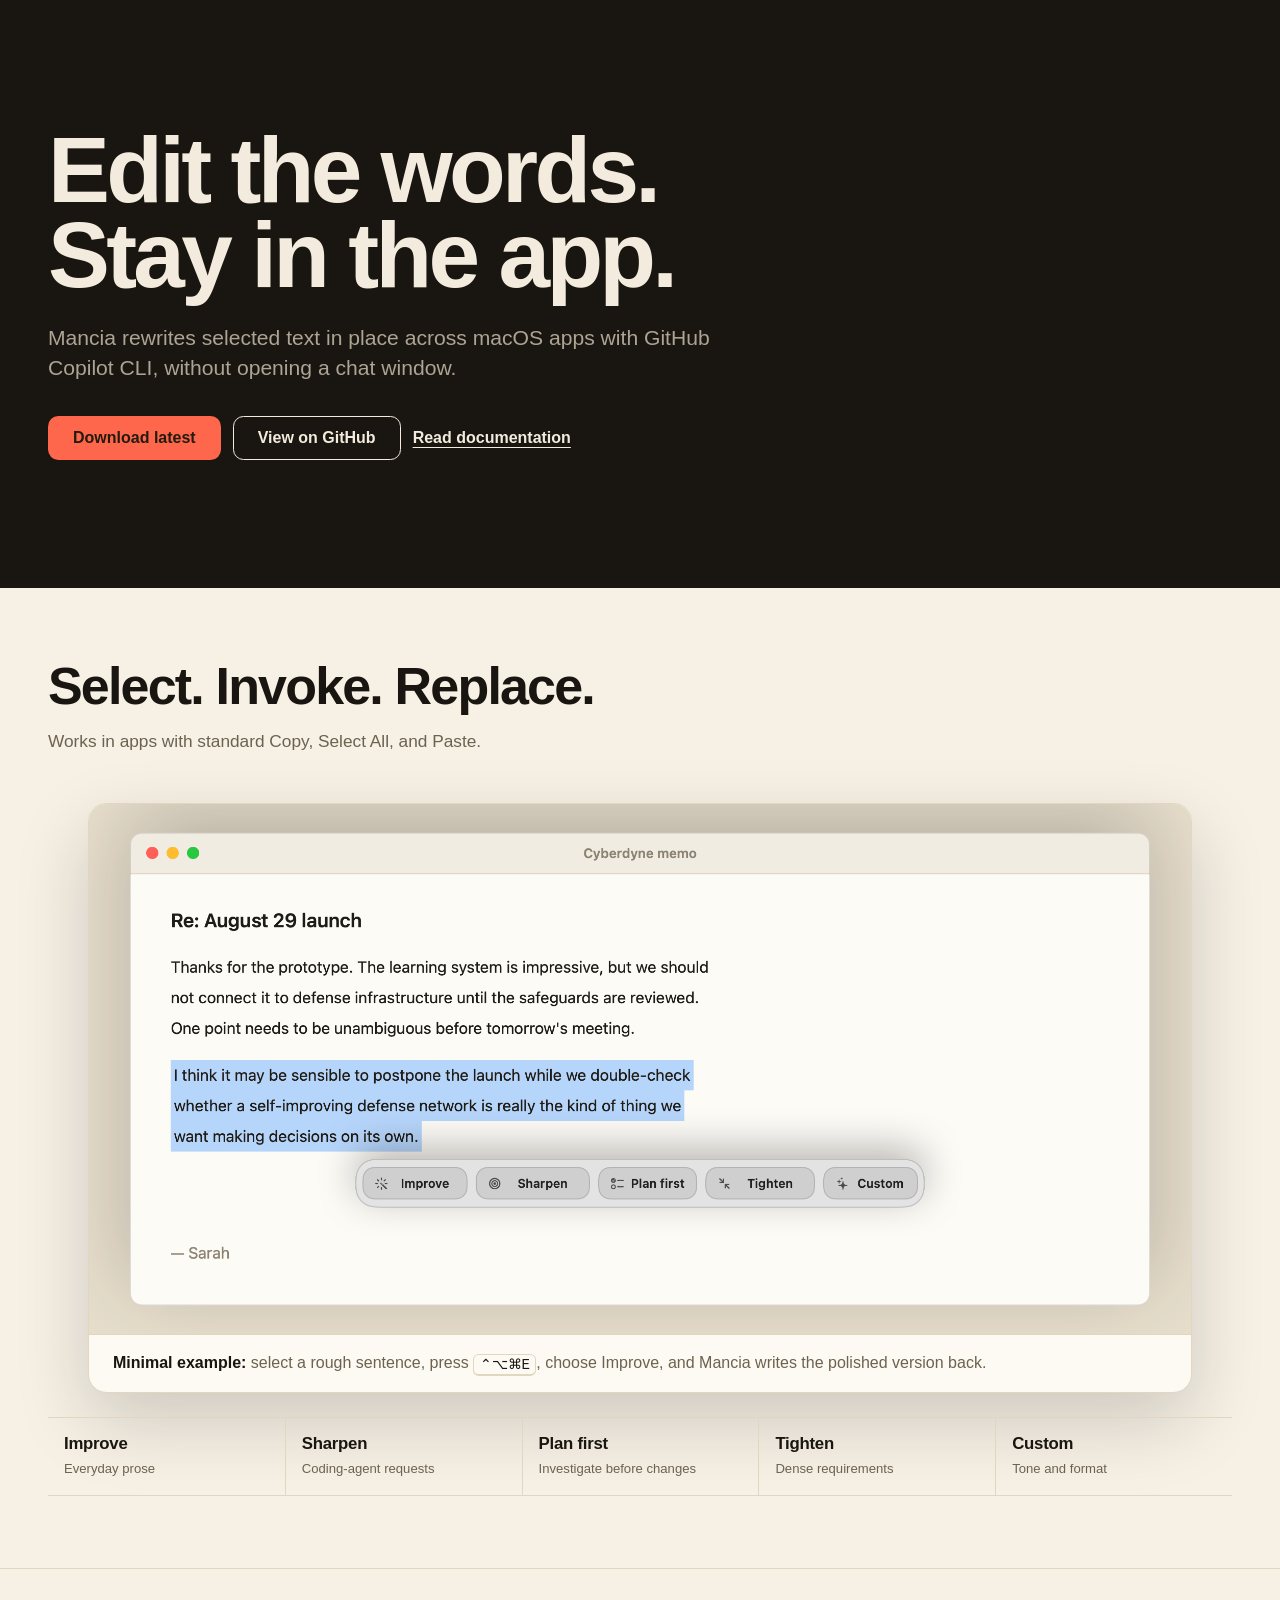
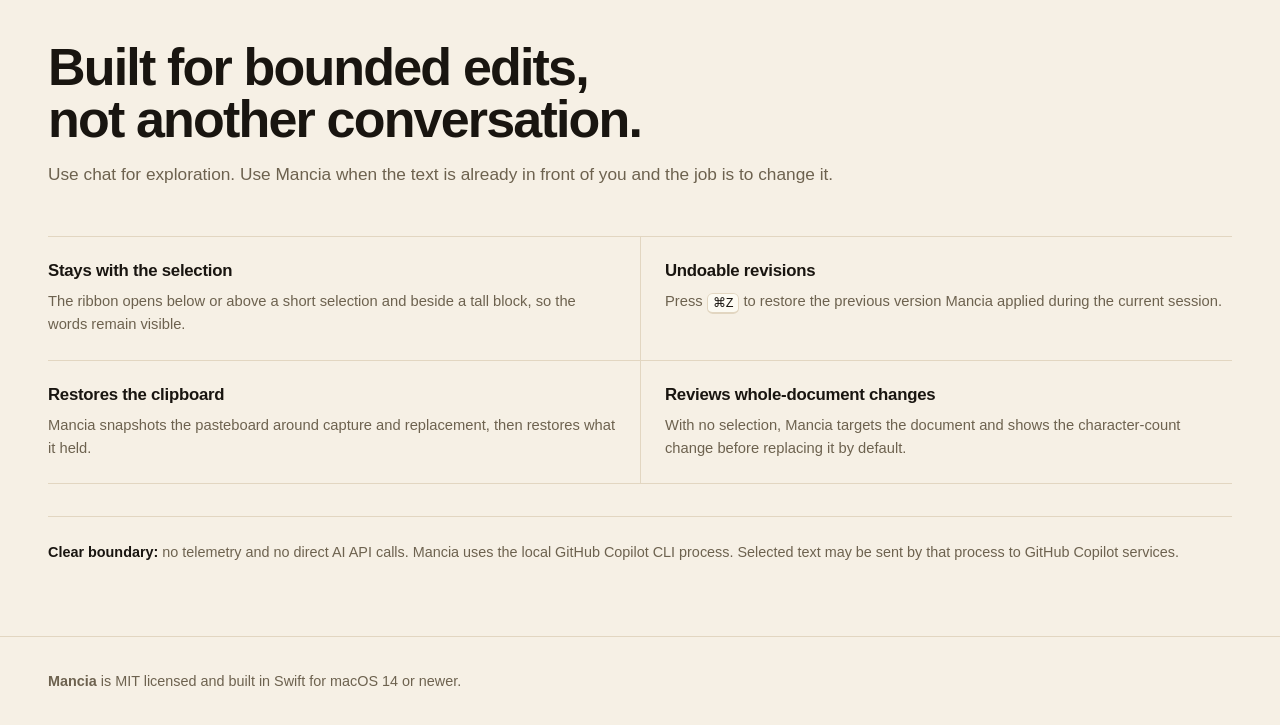
==== site/index.html @ 281649bf "Add GitHub Pages landing page" ====
<!doctype html>
<html lang="en">
<head>
  <meta charset="utf-8">
  <meta name="viewport" content="width=device-width, initial-scale=1">
  <meta name="description" content="Mancia rewrites selected text in place across macOS apps with GitHub Copilot CLI, without opening a chat window.">
  <meta property="og:title" content="Mancia | Edit text with AI in any macOS app">
  <meta property="og:description" content="Select text, choose the result you need, and replace it in place with GitHub Copilot CLI.">
  <meta property="og:type" content="website">
  <meta property="og:url" content="https://peteriz.github.io/mancia/">
  <meta property="og:image" content="https://peteriz.github.io/mancia/assets/mancia-ribbon.png">
  <link rel="canonical" href="https://peteriz.github.io/mancia/">
  <link rel="icon" href="assets/mancia-logo.png" type="image/png">
  <link rel="stylesheet" href="styles.css">
  <title>Mancia | Edit text with AI in any macOS app</title>
</head>
<body>
  <a class="skip-link" href="#main">Skip to content</a>

  <main id="main">
    <section class="hero">
      <div class="shell hero-inner">
        <h1>Edit the words.<br>Stay in the app.</h1>
        <p>Mancia rewrites selected text in place across macOS apps with GitHub Copilot CLI, without opening a chat window.</p>
        <div class="hero-actions" aria-label="Mancia links">
          <a class="button button-accent" href="https://github.com/peteriz/mancia/releases/latest">Download latest</a>
          <a class="button button-quiet" href="https://github.com/peteriz/mancia">View on GitHub</a>
          <a class="text-link" href="https://github.com/peteriz/mancia/tree/main/docs">Read documentation</a>
        </div>
      </div>
    </section>

    <section class="product section-pad" aria-labelledby="demo-title">
      <div class="shell">
        <header class="section-heading">
          <h2 id="demo-title">Select. Invoke. Replace.</h2>
          <p>Works in apps with standard Copy, Select All, and Paste.</p>
        </header>

        <figure class="product-proof">
          <img src="assets/mancia-ribbon.png" width="2160" height="1040" alt="A mail draft with a paragraph selected and Mancia's command ribbon below it, showing Improve, Sharpen, Plan first, Tighten, and Custom">
          <figcaption><strong>Minimal example:</strong> select a rough sentence, press <kbd>⌃⌥⌘E</kbd>, choose Improve, and Mancia writes the polished version back.</figcaption>
        </figure>

        <div class="action-ledger" aria-label="Primary Mancia actions">
          <article><h3>Improve</h3><p>Everyday prose</p></article>
          <article><h3>Sharpen</h3><p>Coding-agent requests</p></article>
          <article><h3>Plan first</h3><p>Investigate before changes</p></article>
          <article><h3>Tighten</h3><p>Dense requirements</p></article>
          <article><h3>Custom</h3><p>Tone and format</p></article>
        </div>
      </div>
    </section>

    <section class="why section-pad" aria-labelledby="why-title">
      <div class="shell">
        <header class="section-heading compact-heading">
          <h2 id="why-title">Built for bounded edits, not another conversation.</h2>
          <p>Use chat for exploration. Use Mancia when the text is already in front of you and the job is to change it.</p>
        </header>

        <div class="capability-list">
          <article>
            <h3>Stays with the selection</h3>
            <p>The ribbon opens below or above a short selection and beside a tall block, so the words remain visible.</p>
          </article>
          <article>
            <h3>Undoable revisions</h3>
            <p>Press <kbd>⌘Z</kbd> to restore the previous version Mancia applied during the current session.</p>
          </article>
          <article>
            <h3>Restores the clipboard</h3>
            <p>Mancia snapshots the pasteboard around capture and replacement, then restores what it held.</p>
          </article>
          <article>
            <h3>Reviews whole-document changes</h3>
            <p>With no selection, Mancia targets the document and shows the character-count change before replacing it by default.</p>
          </article>
        </div>

        <aside class="boundary-note">
          <strong>Clear boundary:</strong> no telemetry and no direct AI API calls. Mancia uses the local GitHub Copilot CLI process. Selected text may be sent by that process to GitHub Copilot services.
        </aside>
      </div>
    </section>
  </main>

  <footer class="site-footer">
    <div class="shell footer-inner">
      <p><strong>Mancia</strong> is MIT licensed and built in Swift for macOS 14 or newer.</p>
    </div>
  </footer>
</body>
</html>
---- site/styles.css ----
/* Mancia landing page. Brand colors come from the shipping Swift palette. */
:root {
  color-scheme: light dark;

  --background: hsl(39 48% 93%);
  --foreground: hsl(33 21% 8%);
  --card: hsl(43 65% 97%);
  --card-foreground: hsl(33 21% 8%);
  --primary: hsl(9 63% 44%);
  --primary-foreground: hsl(43 65% 97%);
  --secondary: hsl(39 41% 89%);
  --secondary-foreground: hsl(33 21% 8%);
  --muted-foreground: hsl(38 16% 37%);
  --border: hsl(39 36% 82%);
  --ring: hsl(9 63% 44%);
  --radius: 0.65rem;

  --hero: hsl(33 21% 8%);
  --hero-text: hsl(39 49% 91%);
  --hero-muted: hsl(38 13% 63%);
  --accent-bright: hsl(9 100% 65%);
  --on-accent-bright: hsl(33 40% 10%);

  --font-sans: -apple-system, BlinkMacSystemFont, "Avenir Next", "Segoe UI", sans-serif;
  --font-mono: "SFMono-Regular", Consolas, "Liberation Mono", monospace;

  --space-1: 0.25rem;
  --space-2: 0.5rem;
  --space-3: 0.75rem;
  --space-4: 1rem;
  --space-5: 1.5rem;
  --space-6: 2rem;
  --space-7: 3rem;
  --space-8: 4.5rem;

  --line: 0.0625rem;
  --target: 2.75rem;
  --shell: 74rem;
  --measure: 44rem;
  --radius-control: var(--radius);
  --radius-surface: calc(var(--radius) * 1.8);
  --shadow-proof: 0 1.75rem 4.5rem hsl(33 21% 8% / 0.18);
}

@media (prefers-color-scheme: dark) {
  :root {
    --background: hsl(30 17% 7%);
    --foreground: hsl(39 49% 91%);
    --card: hsl(33 24% 11%);
    --card-foreground: hsl(39 49% 91%);
    --primary: hsl(9 100% 65%);
    --primary-foreground: hsl(33 40% 10%);
    --secondary: hsl(36 16% 15%);
    --secondary-foreground: hsl(39 49% 91%);
    --muted-foreground: hsl(38 13% 66%);
    --border: hsl(36 16% 22%);
    --ring: hsl(9 100% 65%);
    --hero: hsl(30 17% 7%);
    --hero-muted: hsl(38 13% 66%);
    --shadow-proof: 0 1.75rem 4.5rem hsl(30 40% 2% / 0.4);
  }
}

* {
  box-sizing: border-box;
}

html {
  scroll-behavior: smooth;
}

body {
  margin: 0;
  background: var(--background);
  color: var(--foreground);
  font-family: var(--font-sans);
  font-size: 1rem;
  line-height: 1.55;
  text-rendering: optimizeLegibility;
  -webkit-font-smoothing: antialiased;
}

img {
  display: block;
  max-width: 100%;
}

a {
  color: inherit;
}

:focus-visible {
  outline: 0.2rem solid var(--ring);
  outline-offset: 0.2rem;
}

.skip-link {
  position: fixed;
  top: var(--space-4);
  left: var(--space-4);
  z-index: 100;
  transform: translateY(-200%);
  min-height: var(--target);
  padding: var(--space-2) var(--space-4);
  border-radius: var(--radius-control);
  background: var(--primary);
  color: var(--primary-foreground);
  font-weight: 750;
}

.skip-link:focus {
  transform: translateY(0);
}

.shell {
  width: min(calc(100% - 2.5rem), var(--shell));
  margin-inline: auto;
}

.section-pad {
  padding-block: var(--space-8);
}

h1,
h2,
h3,
p,
figure {
  margin-top: 0;
}

h1,
h2,
h3 {
  text-wrap: balance;
}

h1 {
  max-width: 58rem;
  margin-bottom: var(--space-5);
  font-size: clamp(3.6rem, 7.5vw, 5.8rem);
  font-weight: 680;
  letter-spacing: -0.04em;
  line-height: 0.92;
}

h2 {
  margin-bottom: var(--space-4);
  font-size: clamp(2.15rem, 4.4vw, 3.25rem);
  font-weight: 660;
  letter-spacing: -0.035em;
  line-height: 1;
}

h3 {
  margin-bottom: var(--space-2);
  font-size: 1.05rem;
  letter-spacing: -0.015em;
  line-height: 1.25;
}

kbd {
  padding: 0.12em 0.38em;
  border: var(--line) solid var(--border);
  border-bottom-width: 0.16rem;
  border-radius: 0.35rem;
  background: var(--card);
  color: var(--foreground);
  font-family: var(--font-mono);
  font-size: 0.88em;
}

.button {
  display: inline-flex;
  min-height: var(--target);
  align-items: center;
  justify-content: center;
  padding: var(--space-3) var(--space-5);
  border: var(--line) solid transparent;
  border-radius: var(--radius-control);
  font-weight: 750;
  line-height: 1;
  text-align: center;
  text-decoration: none;
  white-space: nowrap;
  transition: transform 150ms cubic-bezier(0.16, 1, 0.3, 1), background-color 150ms ease;
}

.button:hover {
  transform: translateY(-0.1rem);
}

.button:active {
  transform: translateY(0);
}

.button-accent {
  background: var(--accent-bright);
  color: var(--on-accent-bright);
}

.button-quiet {
  border-color: currentColor;
  color: var(--hero-text);
}

.text-link {
  display: inline-flex;
  min-height: var(--target);
  align-items: center;
  color: var(--hero-text);
  font-weight: 750;
  text-underline-offset: 0.25rem;
}

.hero {
  background: var(--hero);
  color: var(--hero-text);
}

.hero-inner {
  padding-block: clamp(5rem, 11vw, 8rem);
}

.hero-inner > p {
  max-width: 42rem;
  margin-bottom: var(--space-6);
  color: var(--hero-muted);
  font-size: clamp(1.08rem, 1.8vw, 1.32rem);
  line-height: 1.45;
}

.hero-actions {
  display: flex;
  flex-wrap: wrap;
  gap: var(--space-3);
}

.section-heading {
  max-width: var(--measure);
  margin-bottom: var(--space-7);
}

.section-heading p {
  margin-bottom: 0;
  color: var(--muted-foreground);
  font-size: 1.08rem;
}

.product {
  border-bottom: var(--line) solid var(--border);
}

.product-proof {
  overflow: hidden;
  margin-bottom: var(--space-5);
  border: var(--line) solid var(--border);
  border-radius: var(--radius-surface);
  background: var(--card);
  box-shadow: var(--shadow-proof);
}

.product-proof img {
  width: 100%;
  height: auto;
}

.product-proof figcaption {
  padding: var(--space-4) var(--space-5);
  border-top: var(--line) solid var(--border);
  color: var(--muted-foreground);
}

.product-proof figcaption strong {
  color: var(--foreground);
}

.action-ledger {
  display: grid;
  grid-template-columns: repeat(5, 1fr);
  border-top: var(--line) solid var(--border);
  border-bottom: var(--line) solid var(--border);
}

.action-ledger article {
  min-width: 0;
  padding: var(--space-4);
}

.action-ledger article + article {
  border-left: var(--line) solid var(--border);
}

.action-ledger h3,
.action-ledger p {
  margin-bottom: 0;
}

.action-ledger p {
  margin-top: var(--space-1);
  color: var(--muted-foreground);
  font-size: 0.82rem;
}

.compact-heading {
  max-width: 50rem;
}

.capability-list {
  display: grid;
  grid-template-columns: 1fr 1fr;
  border-top: var(--line) solid var(--border);
}

.capability-list article {
  padding: var(--space-5) var(--space-5) var(--space-5) 0;
  border-bottom: var(--line) solid var(--border);
}

.capability-list article:nth-child(even) {
  padding-right: 0;
  padding-left: var(--space-5);
  border-left: var(--line) solid var(--border);
}

.capability-list p {
  margin-bottom: 0;
  color: var(--muted-foreground);
  font-size: 0.92rem;
}

.boundary-note {
  margin-top: var(--space-6);
  padding-top: var(--space-5);
  border-top: var(--line) solid var(--border);
  color: var(--muted-foreground);
  font-size: 0.9rem;
}

.boundary-note strong {
  color: var(--foreground);
}

.site-footer {
  border-top: var(--line) solid var(--border);
}

.footer-inner {
  display: flex;
  min-height: 5.5rem;
  align-items: center;
}

.footer-inner p {
  margin-bottom: 0;
  color: var(--muted-foreground);
  font-size: 0.9rem;
}

@media (max-width: 45rem) {
  :root {
    --space-8: 3.5rem;
  }

  .shell {
    width: min(calc(100% - 1.5rem), var(--shell));
  }

  h1 {
    font-size: clamp(2.25rem, 10vw, 3.2rem);
  }

  .hero-inner {
    padding-block: var(--space-8);
  }

  .hero-actions {
    align-items: stretch;
    flex-direction: column;
  }

  .section-heading {
    margin-bottom: var(--space-6);
  }

  .product-proof figcaption {
    padding-inline: var(--space-4);
  }

  .action-ledger {
    grid-template-columns: 1fr 1fr;
  }

  .action-ledger article + article {
    border-left: 0;
  }

  .action-ledger article:nth-child(even) {
    border-left: var(--line) solid var(--border);
  }

  .action-ledger article:nth-child(n + 3) {
    border-top: var(--line) solid var(--border);
  }

  .action-ledger article:last-child {
    grid-column: 1 / -1;
  }

  .capability-list {
    grid-template-columns: 1fr;
  }

  .capability-list article,
  .capability-list article:nth-child(even) {
    padding: var(--space-4) 0;
    border-left: 0;
  }

  .footer-inner {
    min-height: 0;
    padding-block: var(--space-5);
  }
}

@media (prefers-reduced-motion: reduce) {
  html {
    scroll-behavior: auto;
  }

  *,
  *::before,
  *::after {
    animation-duration: 0.01ms !important;
    animation-iteration-count: 1 !important;
    transition-duration: 0.01ms !important;
  }
}

@media (forced-colors: active) {
  .button,
  .product-proof {
    border: var(--line) solid ButtonText;
  }
}
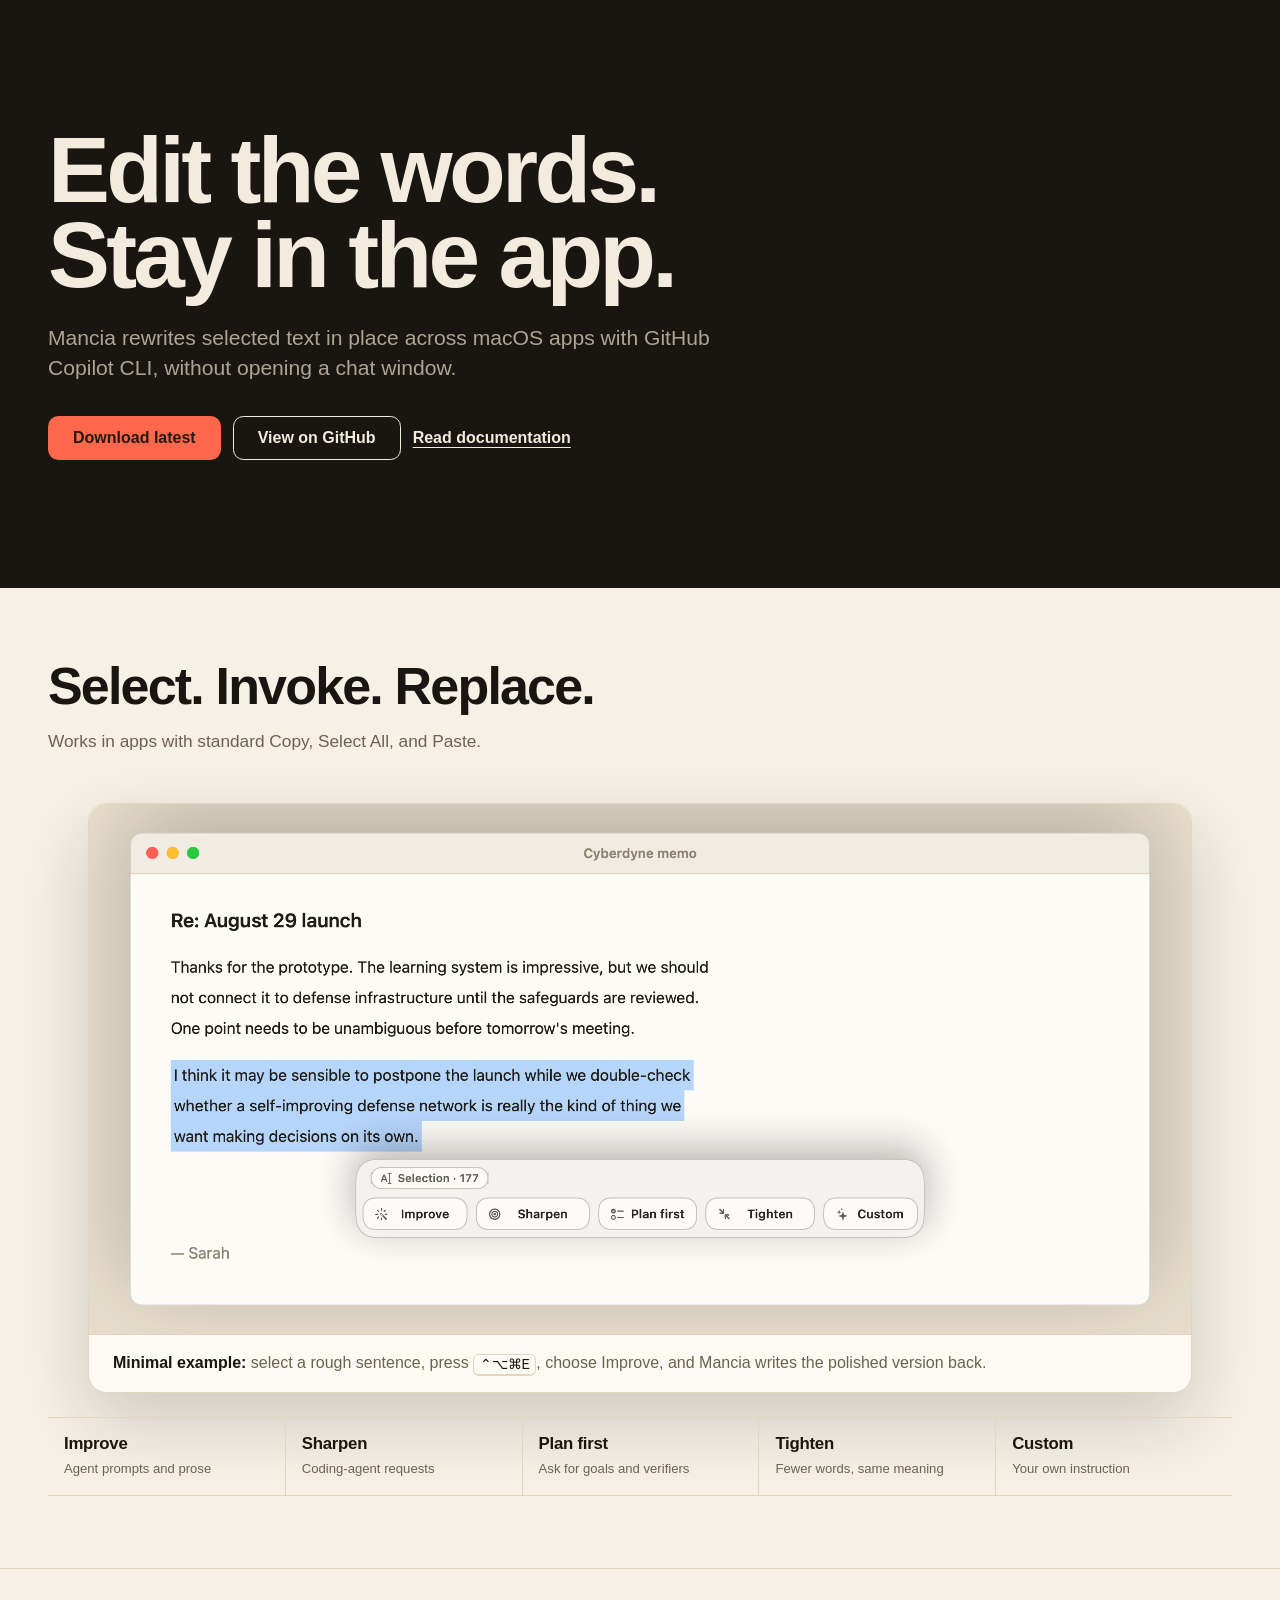
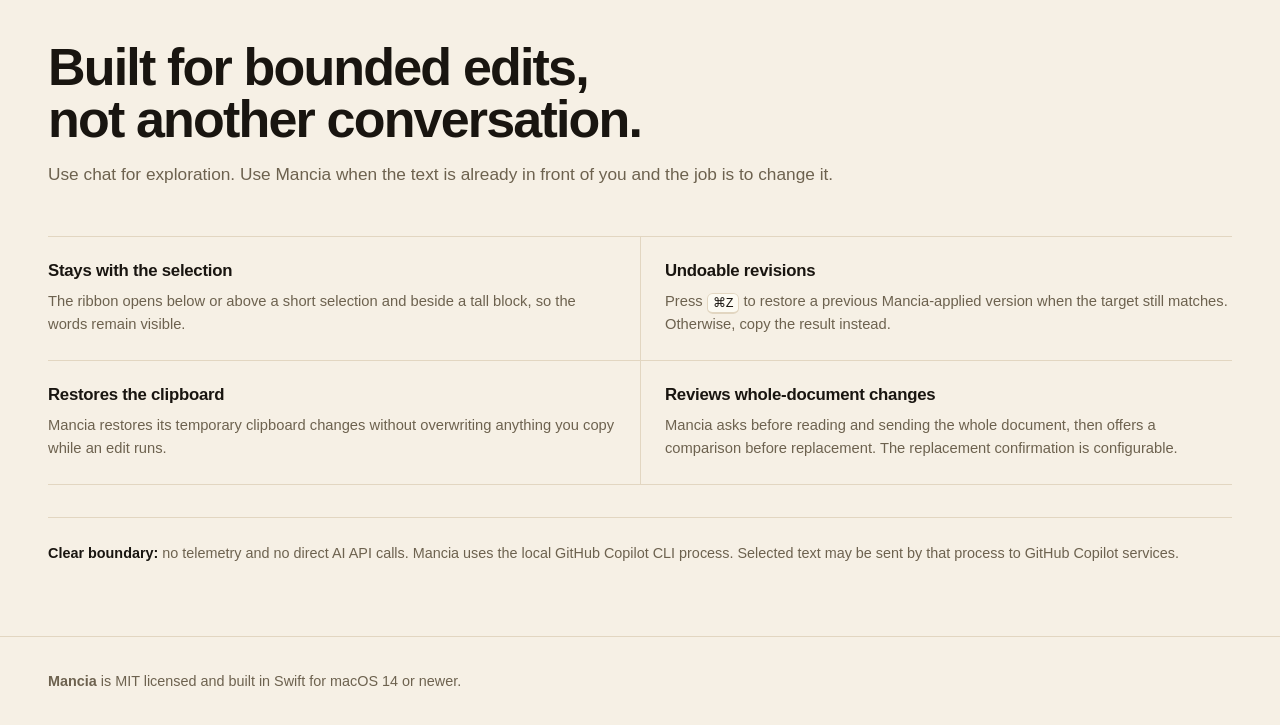
==== commit b216e067: "docs: update editing guidance and ribbon previews Document scope approvals, verified replacement and" ====
--- a/site/index.html
+++ b/site/index.html
@@ -43,11 +43,11 @@
         </figure>
 
         <div class="action-ledger" aria-label="Primary Mancia actions">
-          <article><h3>Improve</h3><p>Everyday prose</p></article>
+          <article><h3>Improve</h3><p>Agent prompts and prose</p></article>
           <article><h3>Sharpen</h3><p>Coding-agent requests</p></article>
-          <article><h3>Plan first</h3><p>Investigate before changes</p></article>
-          <article><h3>Tighten</h3><p>Dense requirements</p></article>
-          <article><h3>Custom</h3><p>Tone and format</p></article>
+          <article><h3>Plan first</h3><p>Ask for goals and verifiers</p></article>
+          <article><h3>Tighten</h3><p>Fewer words, same meaning</p></article>
+          <article><h3>Custom</h3><p>Your own instruction</p></article>
         </div>
       </div>
     </section>
@@ -66,15 +66,15 @@
           </article>
           <article>
             <h3>Undoable revisions</h3>
-            <p>Press <kbd>⌘Z</kbd> to restore the previous version Mancia applied during the current session.</p>
+            <p>Press <kbd>⌘Z</kbd> to restore a previous Mancia-applied version when the target still matches. Otherwise, copy the result instead.</p>
           </article>
           <article>
             <h3>Restores the clipboard</h3>
-            <p>Mancia snapshots the pasteboard around capture and replacement, then restores what it held.</p>
+            <p>Mancia restores its temporary clipboard changes without overwriting anything you copy while an edit runs.</p>
           </article>
           <article>
             <h3>Reviews whole-document changes</h3>
-            <p>With no selection, Mancia targets the document and shows the character-count change before replacing it by default.</p>
+            <p>Mancia asks before reading and sending the whole document, then offers a comparison before replacement. The replacement confirmation is configurable.</p>
           </article>
         </div>
 
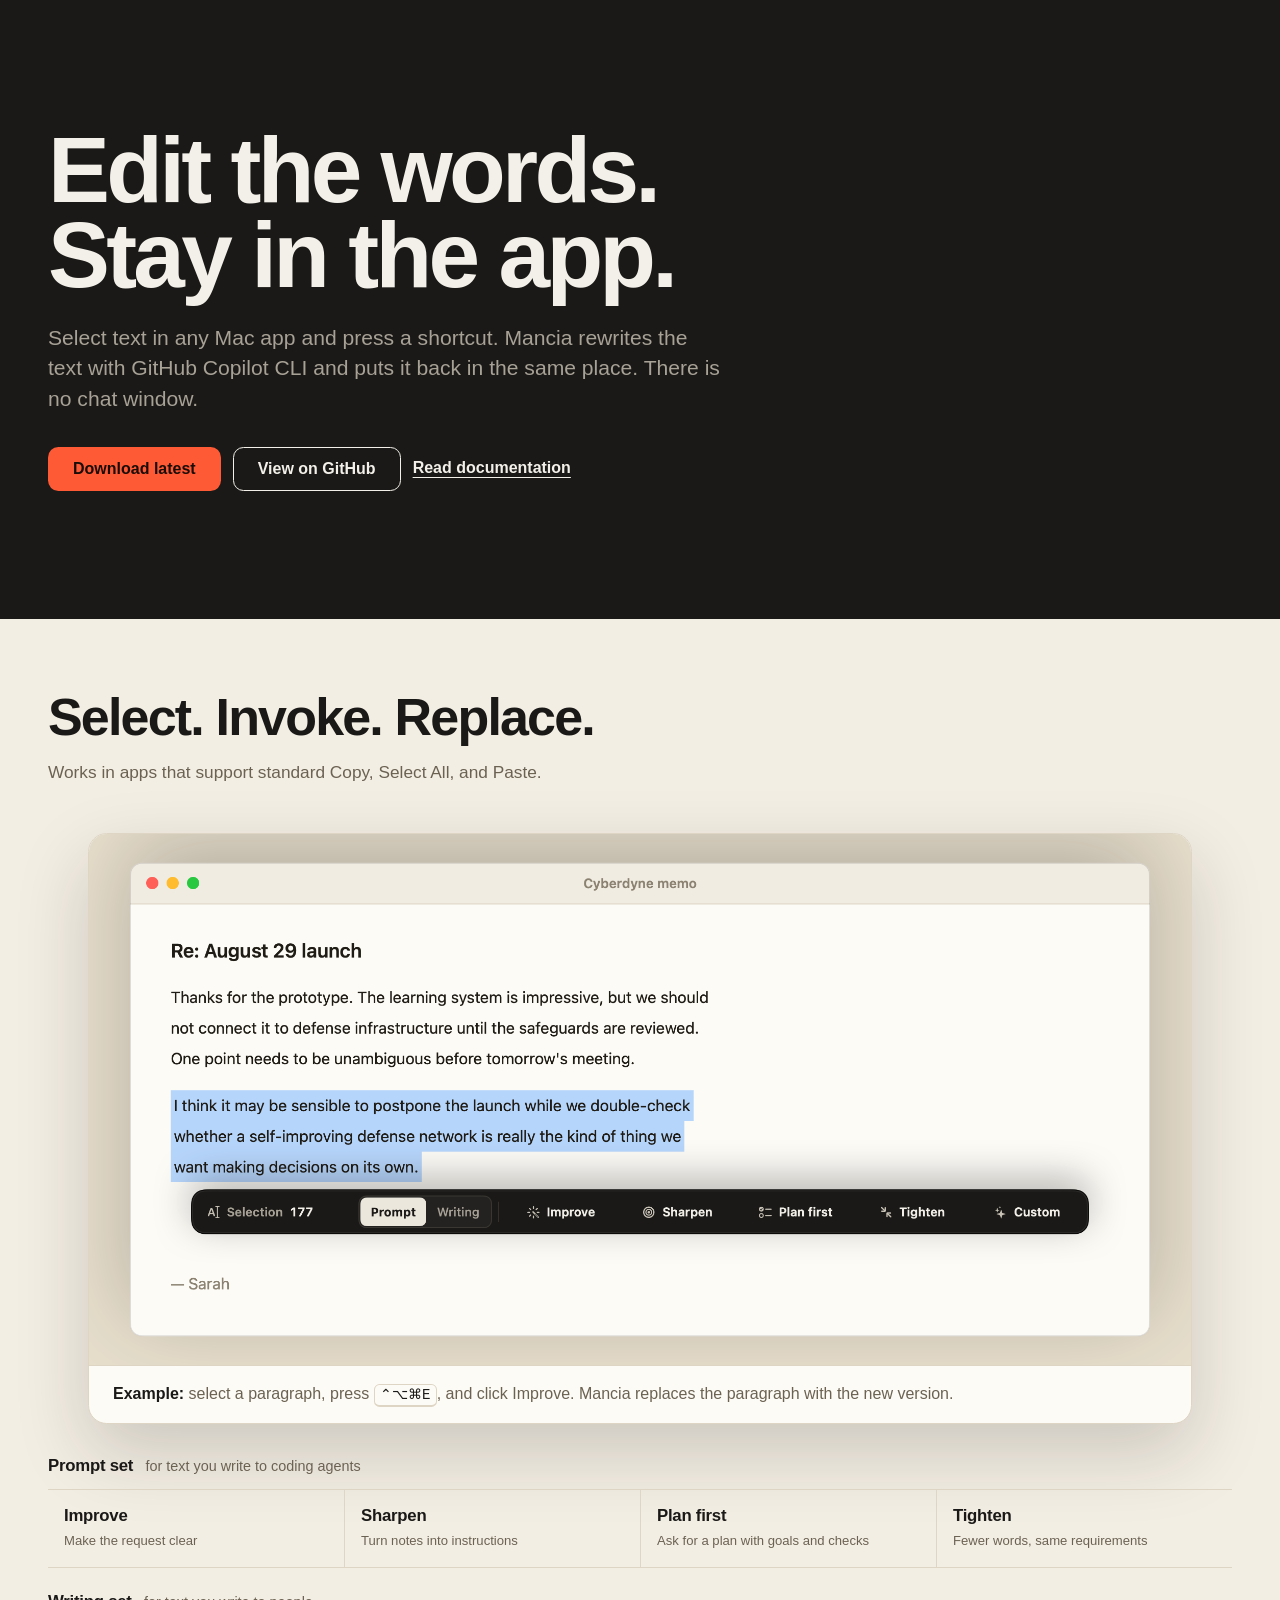
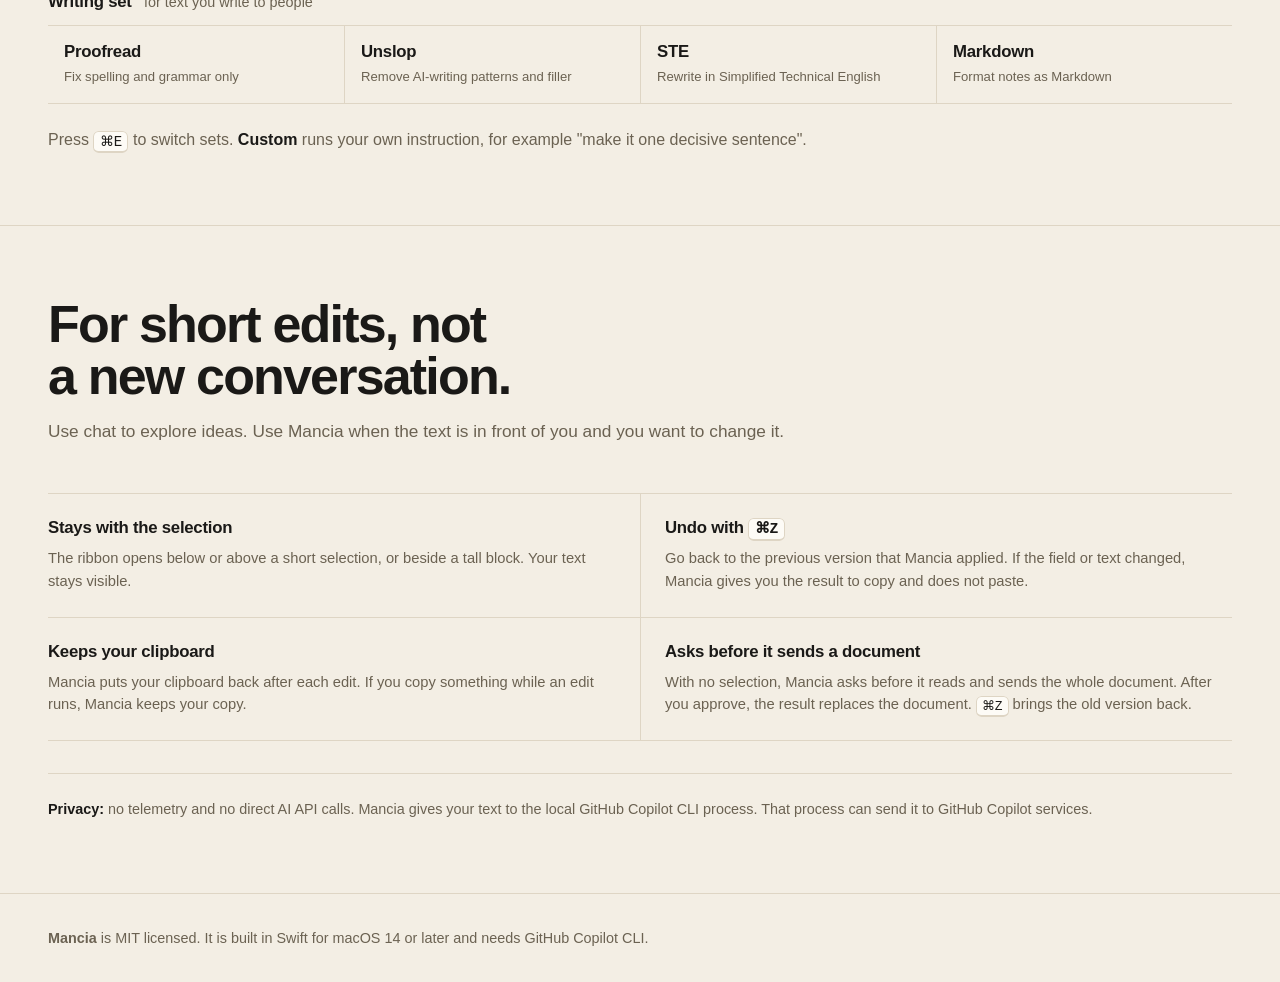
==== commit aa356850: "Prepare 0.5.0: fix Copilot CLI notices, refresh docs and site - Strip Copilot CLI's retired-model "I" ====
--- a/site/index.html
+++ b/site/index.html
@@ -3,9 +3,9 @@
 <head>
   <meta charset="utf-8">
   <meta name="viewport" content="width=device-width, initial-scale=1">
-  <meta name="description" content="Mancia rewrites selected text in place across macOS apps with GitHub Copilot CLI, without opening a chat window.">
+  <meta name="description" content="Mancia rewrites selected text in place in any macOS app with GitHub Copilot CLI. There is no chat window.">
   <meta property="og:title" content="Mancia | Edit text with AI in any macOS app">
-  <meta property="og:description" content="Select text, choose the result you need, and replace it in place with GitHub Copilot CLI.">
+  <meta property="og:description" content="Select text, press a shortcut, and replace the text in place with GitHub Copilot CLI.">
   <meta property="og:type" content="website">
   <meta property="og:url" content="https://peteriz.github.io/mancia/">
   <meta property="og:image" content="https://peteriz.github.io/mancia/assets/mancia-ribbon.png">
@@ -21,11 +21,11 @@
     <section class="hero">
       <div class="shell hero-inner">
         <h1>Edit the words.<br>Stay in the app.</h1>
-        <p>Mancia rewrites selected text in place across macOS apps with GitHub Copilot CLI, without opening a chat window.</p>
+        <p>Select text in any Mac app and press a shortcut. Mancia rewrites the text with GitHub Copilot CLI and puts it back in the same place. There is no chat window.</p>
         <div class="hero-actions" aria-label="Mancia links">
           <a class="button button-accent" href="https://github.com/peteriz/mancia/releases/latest">Download latest</a>
           <a class="button button-quiet" href="https://github.com/peteriz/mancia">View on GitHub</a>
-          <a class="text-link" href="https://github.com/peteriz/mancia/tree/main/docs">Read documentation</a>
+          <a class="text-link" href="https://github.com/peteriz/mancia#readme">Read documentation</a>
         </div>
       </div>
     </section>
@@ -34,20 +34,34 @@
       <div class="shell">
         <header class="section-heading">
           <h2 id="demo-title">Select. Invoke. Replace.</h2>
-          <p>Works in apps with standard Copy, Select All, and Paste.</p>
+          <p>Works in apps that support standard Copy, Select All, and Paste.</p>
         </header>
 
         <figure class="product-proof">
-          <img src="assets/mancia-ribbon.png" width="2160" height="1040" alt="A mail draft with a paragraph selected and Mancia's command ribbon below it, showing Improve, Sharpen, Plan first, Tighten, and Custom">
-          <figcaption><strong>Minimal example:</strong> select a rough sentence, press <kbd>⌃⌥⌘E</kbd>, choose Improve, and Mancia writes the polished version back.</figcaption>
+          <img src="assets/mancia-ribbon.png" width="2160" height="1040" alt="A mail draft with a paragraph selected. Mancia's command ribbon is below it and shows the selection target, the Prompt and Writing toggle, Improve, Sharpen, Plan first, Tighten, and Custom.">
+          <figcaption><strong>Example:</strong> select a paragraph, press <kbd>⌃⌥⌘E</kbd>, and click Improve. Mancia replaces the paragraph with the new version.</figcaption>
         </figure>
 
-        <div class="action-ledger" aria-label="Primary Mancia actions">
-          <article><h3>Improve</h3><p>Agent prompts and prose</p></article>
-          <article><h3>Sharpen</h3><p>Coding-agent requests</p></article>
-          <article><h3>Plan first</h3><p>Ask for goals and verifiers</p></article>
-          <article><h3>Tighten</h3><p>Fewer words, same meaning</p></article>
-          <article><h3>Custom</h3><p>Your own instruction</p></article>
+        <div class="action-sets">
+          <section class="action-set" aria-labelledby="prompt-set">
+            <h3 id="prompt-set">Prompt set <span>for text you write to coding agents</span></h3>
+            <div class="action-ledger">
+              <article><h4>Improve</h4><p>Make the request clear</p></article>
+              <article><h4>Sharpen</h4><p>Turn notes into instructions</p></article>
+              <article><h4>Plan first</h4><p>Ask for a plan with goals and checks</p></article>
+              <article><h4>Tighten</h4><p>Fewer words, same requirements</p></article>
+            </div>
+          </section>
+          <section class="action-set" aria-labelledby="writing-set">
+            <h3 id="writing-set">Writing set <span>for text you write to people</span></h3>
+            <div class="action-ledger">
+              <article><h4>Proofread</h4><p>Fix spelling and grammar only</p></article>
+              <article><h4>Unslop</h4><p>Remove AI-writing patterns and filler</p></article>
+              <article><h4>STE</h4><p>Rewrite in Simplified Technical English</p></article>
+              <article><h4>Markdown</h4><p>Format notes as Markdown</p></article>
+            </div>
+          </section>
+          <p class="action-note">Press <kbd>⌘E</kbd> to switch sets. <strong>Custom</strong> runs your own instruction, for example "make it one decisive sentence".</p>
         </div>
       </div>
     </section>
@@ -55,31 +69,31 @@
     <section class="why section-pad" aria-labelledby="why-title">
       <div class="shell">
         <header class="section-heading compact-heading">
-          <h2 id="why-title">Built for bounded edits, not another conversation.</h2>
-          <p>Use chat for exploration. Use Mancia when the text is already in front of you and the job is to change it.</p>
+          <h2 id="why-title">For short edits, not a new conversation.</h2>
+          <p>Use chat to explore ideas. Use Mancia when the text is in front of you and you want to change it.</p>
         </header>
 
         <div class="capability-list">
           <article>
             <h3>Stays with the selection</h3>
-            <p>The ribbon opens below or above a short selection and beside a tall block, so the words remain visible.</p>
+            <p>The ribbon opens below or above a short selection, or beside a tall block. Your text stays visible.</p>
           </article>
           <article>
-            <h3>Undoable revisions</h3>
-            <p>Press <kbd>⌘Z</kbd> to restore a previous Mancia-applied version when the target still matches. Otherwise, copy the result instead.</p>
+            <h3>Undo with <kbd>⌘Z</kbd></h3>
+            <p>Go back to the previous version that Mancia applied. If the field or text changed, Mancia gives you the result to copy and does not paste.</p>
           </article>
           <article>
-            <h3>Restores the clipboard</h3>
-            <p>Mancia restores its temporary clipboard changes without overwriting anything you copy while an edit runs.</p>
+            <h3>Keeps your clipboard</h3>
+            <p>Mancia puts your clipboard back after each edit. If you copy something while an edit runs, Mancia keeps your copy.</p>
           </article>
           <article>
-            <h3>Reviews whole-document changes</h3>
-            <p>Mancia asks before reading and sending the whole document, then offers a comparison before replacement. The replacement confirmation is configurable.</p>
+            <h3>Asks before it sends a document</h3>
+            <p>With no selection, Mancia asks before it reads and sends the whole document. After you approve, the result replaces the document. <kbd>⌘Z</kbd> brings the old version back.</p>
           </article>
         </div>
 
         <aside class="boundary-note">
-          <strong>Clear boundary:</strong> no telemetry and no direct AI API calls. Mancia uses the local GitHub Copilot CLI process. Selected text may be sent by that process to GitHub Copilot services.
+          <strong>Privacy:</strong> no telemetry and no direct AI API calls. Mancia gives your text to the local GitHub Copilot CLI process. That process can send it to GitHub Copilot services.
         </aside>
       </div>
     </section>
@@ -87,7 +101,7 @@
 
   <footer class="site-footer">
     <div class="shell footer-inner">
-      <p><strong>Mancia</strong> is MIT licensed and built in Swift for macOS 14 or newer.</p>
+      <p><strong>Mancia</strong> is MIT licensed. It is built in Swift for macOS 14 or later and needs GitHub Copilot CLI.</p>
     </div>
   </footer>
 </body>
--- a/site/styles.css
+++ b/site/styles.css
@@ -1,25 +1,27 @@
-/* Mancia landing page. Brand colors come from the shipping Swift palette. */
+/* Mancia landing page. Colors come from the shipping Swift palettes:
+   Palette.swift for the page and RibbonPalette.swift for the hero. */
 :root {
   color-scheme: light dark;
 
-  --background: hsl(39 48% 93%);
-  --foreground: hsl(33 21% 8%);
-  --card: hsl(43 65% 97%);
-  --card-foreground: hsl(33 21% 8%);
-  --primary: hsl(9 63% 44%);
-  --primary-foreground: hsl(43 65% 97%);
-  --secondary: hsl(39 41% 89%);
-  --secondary-foreground: hsl(33 21% 8%);
-  --muted-foreground: hsl(38 16% 37%);
-  --border: hsl(39 36% 82%);
-  --ring: hsl(9 63% 44%);
+  --background: #f3eee4;
+  --foreground: #1a1917;
+  --card: #fdfbf6;
+  --card-foreground: #1a1917;
+  --primary: #b74732;
+  --primary-foreground: #fdfbf6;
+  --secondary: #ebe4d6;
+  --secondary-foreground: #1a1917;
+  --muted-foreground: #6b6252;
+  --border: #ded5c4;
+  --ring: #b74732;
   --radius: 0.65rem;
 
-  --hero: hsl(33 21% 8%);
-  --hero-text: hsl(39 49% 91%);
-  --hero-muted: hsl(38 13% 63%);
-  --accent-bright: hsl(9 100% 65%);
-  --on-accent-bright: hsl(33 40% 10%);
+  /* The ribbon's graphite register (RibbonPalette.swift). */
+  --hero: #1a1917;
+  --hero-text: #f3f0e9;
+  --hero-muted: #a7a196;
+  --accent-bright: #ff5a36;
+  --on-accent-bright: #1a0d08;
 
   --font-sans: -apple-system, BlinkMacSystemFont, "Avenir Next", "Segoe UI", sans-serif;
   --font-mono: "SFMono-Regular", Consolas, "Liberation Mono", monospace;
@@ -44,19 +46,17 @@
 
 @media (prefers-color-scheme: dark) {
   :root {
-    --background: hsl(30 17% 7%);
-    --foreground: hsl(39 49% 91%);
-    --card: hsl(33 24% 11%);
-    --card-foreground: hsl(39 49% 91%);
-    --primary: hsl(9 100% 65%);
-    --primary-foreground: hsl(33 40% 10%);
-    --secondary: hsl(36 16% 15%);
-    --secondary-foreground: hsl(39 49% 91%);
-    --muted-foreground: hsl(38 13% 66%);
-    --border: hsl(36 16% 22%);
-    --ring: hsl(9 100% 65%);
-    --hero: hsl(30 17% 7%);
-    --hero-muted: hsl(38 13% 66%);
+    --background: #141311;
+    --foreground: #f3f0e9;
+    --card: #1a1917;
+    --card-foreground: #f3f0e9;
+    --primary: #ff5a36;
+    --primary-foreground: #1a0d08;
+    --secondary: #232220;
+    --secondary-foreground: #f3f0e9;
+    --muted-foreground: #a7a196;
+    --border: #33302c;
+    --ring: #ff5a36;
     --shadow-proof: 0 1.75rem 4.5rem hsl(30 40% 2% / 0.4);
   }
 }
@@ -253,7 +253,7 @@
 
 .product-proof {
   overflow: hidden;
-  margin-bottom: var(--space-5);
+  margin-bottom: var(--space-6);
   border: var(--line) solid var(--border);
   border-radius: var(--radius-surface);
   background: var(--card);
@@ -275,9 +275,26 @@
   color: var(--foreground);
 }
 
+.action-sets {
+  display: grid;
+  gap: var(--space-5);
+}
+
+.action-set h3 {
+  margin-bottom: var(--space-3);
+}
+
+.action-set h3 span {
+  margin-left: var(--space-2);
+  color: var(--muted-foreground);
+  font-size: 0.9rem;
+  font-weight: 400;
+  letter-spacing: 0;
+}
+
 .action-ledger {
   display: grid;
-  grid-template-columns: repeat(5, 1fr);
+  grid-template-columns: repeat(4, 1fr);
   border-top: var(--line) solid var(--border);
   border-bottom: var(--line) solid var(--border);
 }
@@ -291,15 +308,30 @@
   border-left: var(--line) solid var(--border);
 }
 
-.action-ledger h3,
+.action-ledger h4,
 .action-ledger p {
-  margin-bottom: 0;
+  margin: 0;
+}
+
+.action-ledger h4 {
+  font-size: 1.05rem;
+  letter-spacing: -0.015em;
+  line-height: 1.25;
 }
 
 .action-ledger p {
   margin-top: var(--space-1);
   color: var(--muted-foreground);
   font-size: 0.82rem;
+}
+
+.action-note {
+  margin-bottom: 0;
+  color: var(--muted-foreground);
+}
+
+.action-note strong {
+  color: var(--foreground);
 }
 
 .compact-heading {
@@ -403,8 +435,9 @@
     border-top: var(--line) solid var(--border);
   }
 
-  .action-ledger article:last-child {
-    grid-column: 1 / -1;
+  .action-set h3 span {
+    display: block;
+    margin-left: 0;
   }
 
   .capability-list {
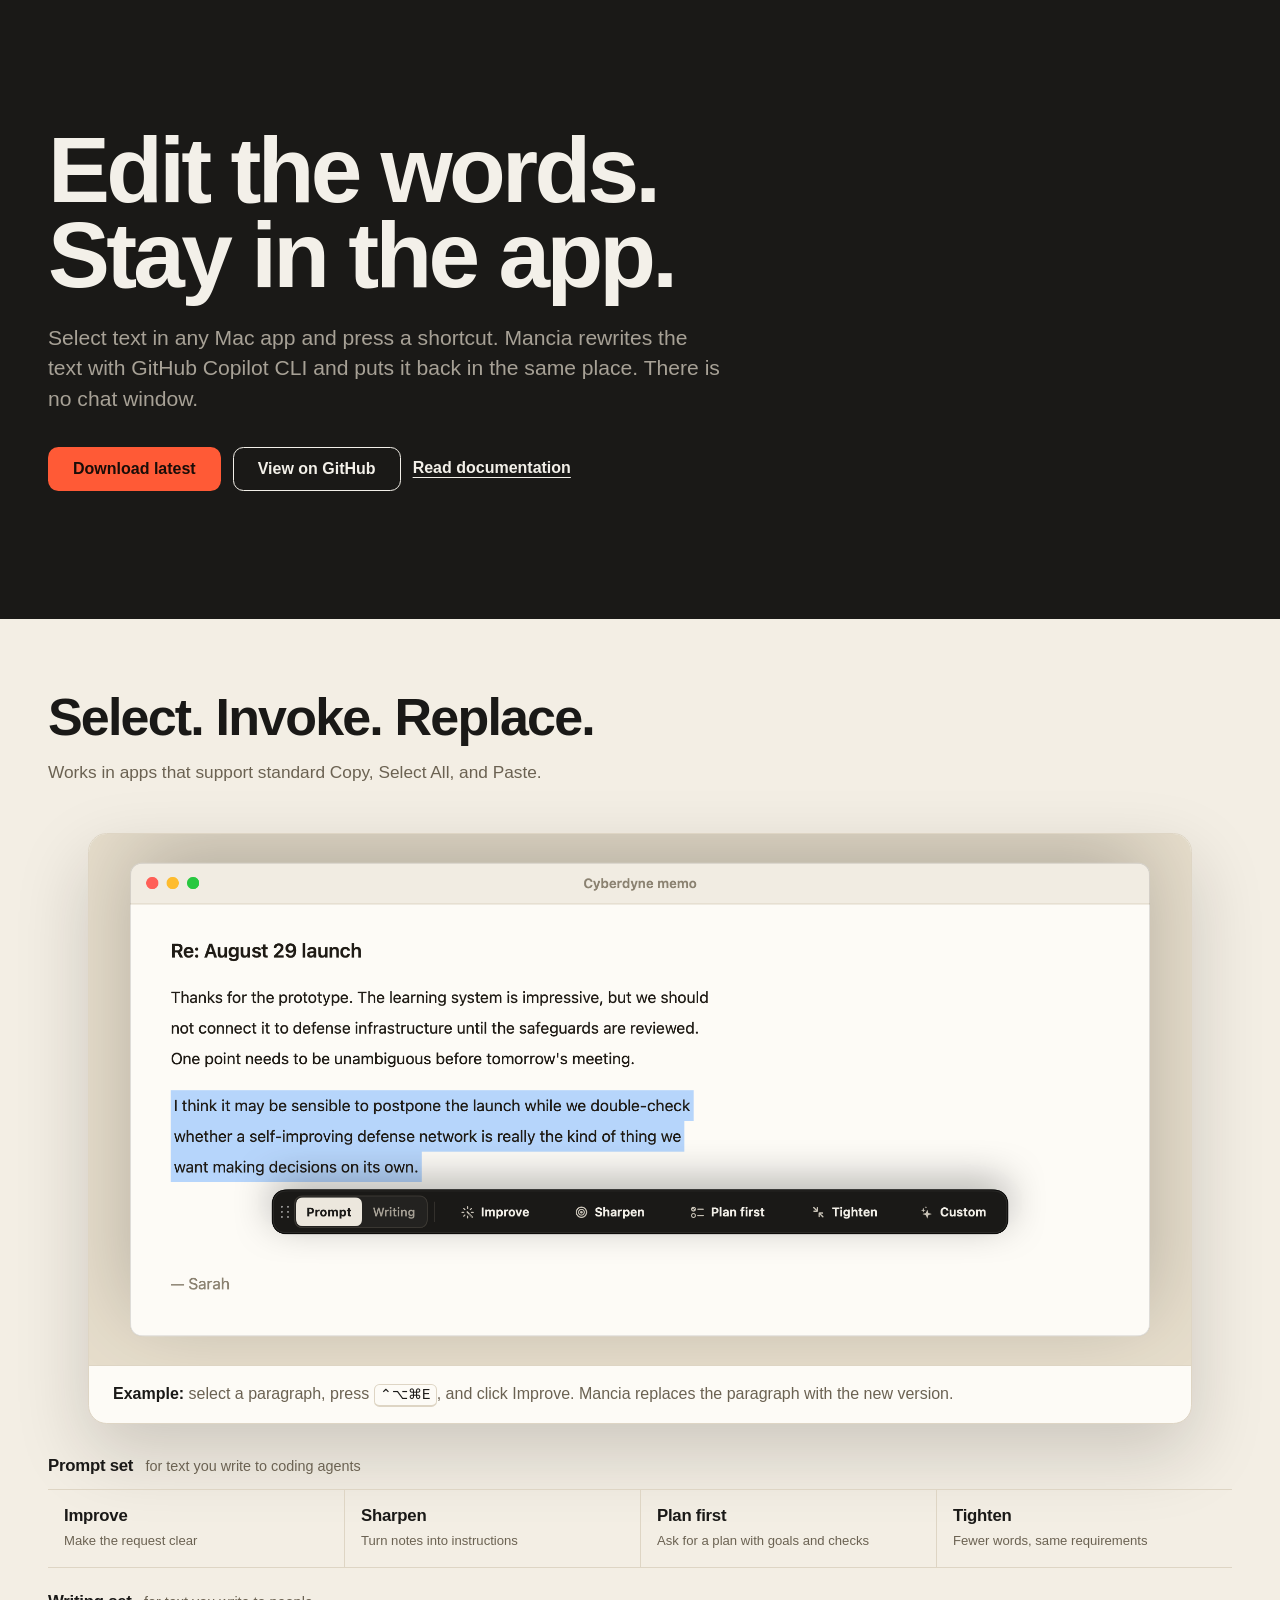
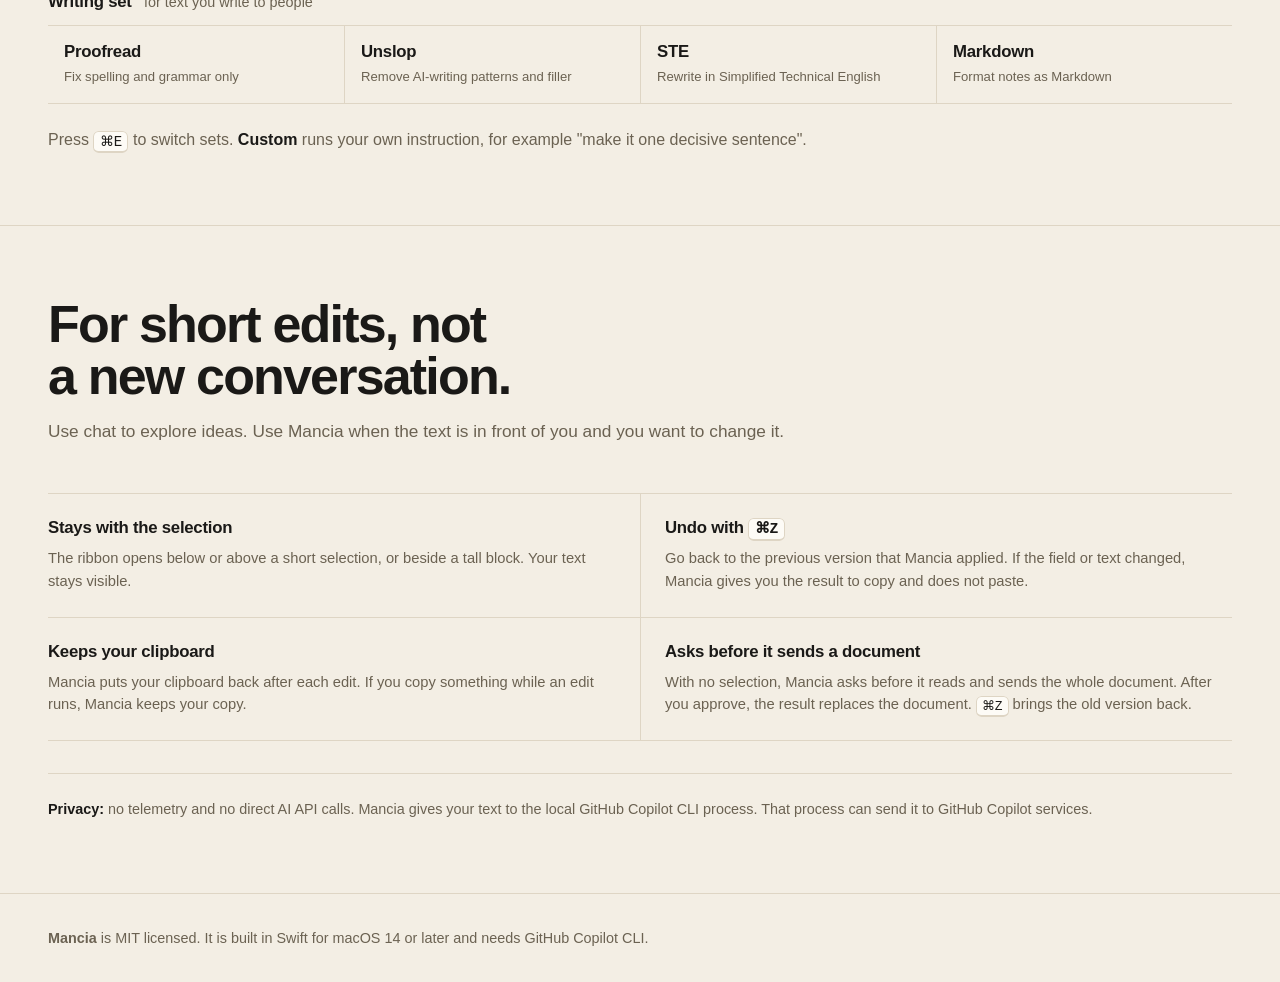
==== commit 1c50adf5: "Add optional Oops keyboard layout correction - Convert mistyped English and Hebrew text locally and " ====
--- a/site/index.html
+++ b/site/index.html
@@ -38,7 +38,7 @@
         </header>
 
         <figure class="product-proof">
-          <img src="assets/mancia-ribbon.png" width="2160" height="1040" alt="A mail draft with a paragraph selected. Mancia's command ribbon is below it and shows the selection target, the Prompt and Writing toggle, Improve, Sharpen, Plan first, Tighten, and Custom.">
+          <img src="assets/mancia-ribbon.png" width="2160" height="1040" alt="A mail draft with a paragraph selected. Mancia's command ribbon is below it and shows the Prompt and Writing toggle, Improve, Sharpen, Plan first, Tighten, and Custom.">
           <figcaption><strong>Example:</strong> select a paragraph, press <kbd>⌃⌥⌘E</kbd>, and click Improve. Mancia replaces the paragraph with the new version.</figcaption>
         </figure>
 
